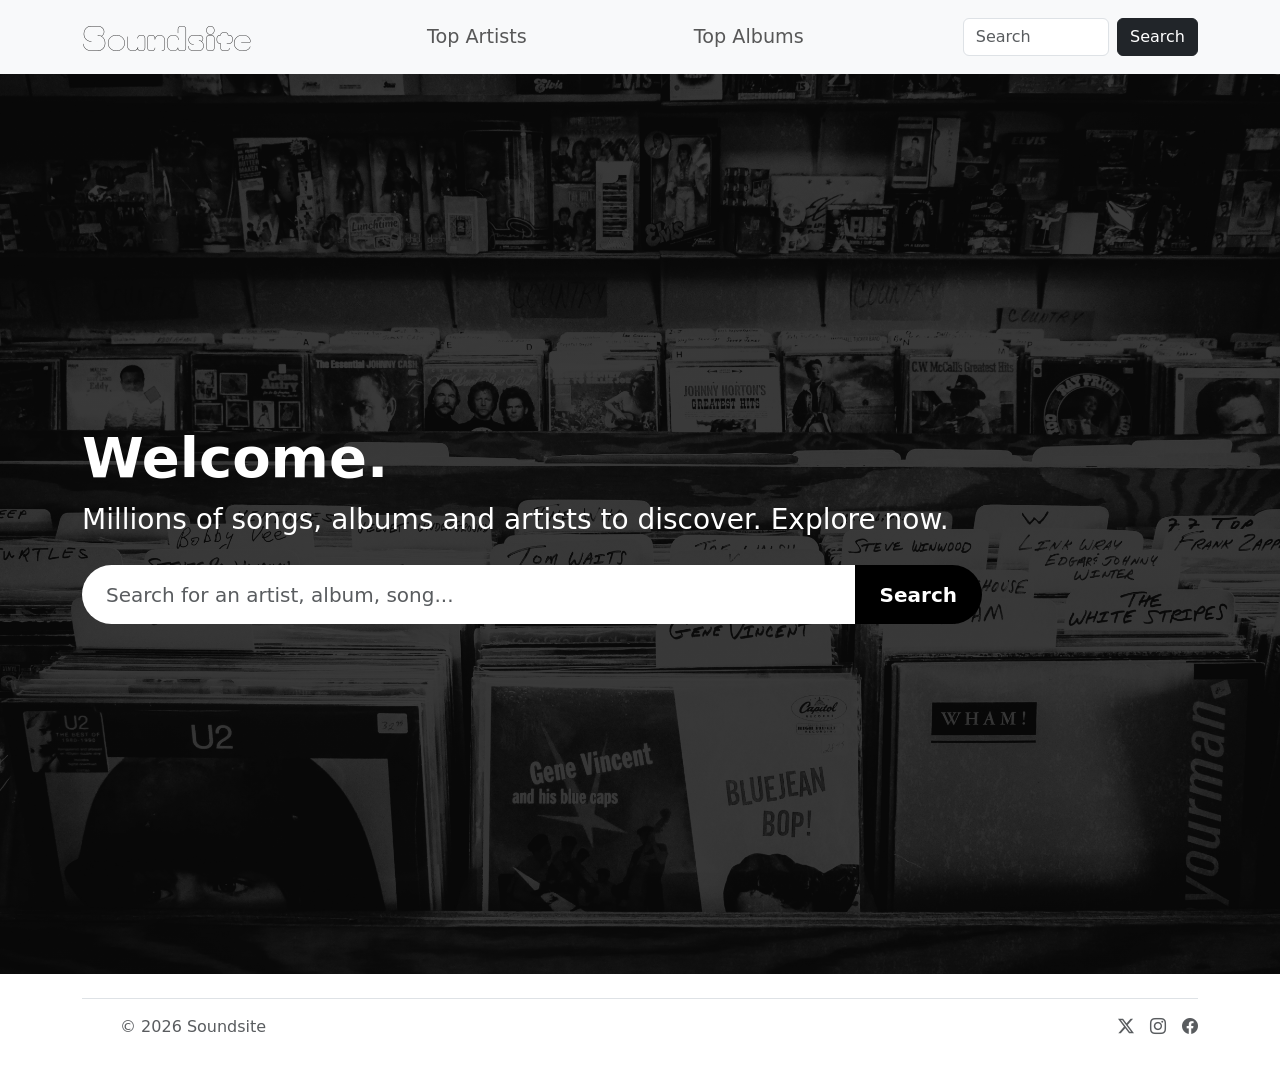
==== index.html @ 2260fd0f "style -added footer w/ links" ====
<!DOCTYPE html>
<html lang="en">
<head>
    <meta charset="UTF-8">
    <meta name="viewport" content="width=device-width, initial-scale=1.0">
    <title>Soundsite</title>
    <!-- scripts -->
    <script src="./main.js"></script>
    <link href="https://cdn.jsdelivr.net/npm/bootstrap@5.3.8/dist/css/bootstrap.min.css" rel="stylesheet" integrity="sha384-sRIl4kxILFvY47J16cr9ZwB07vP4J8+LH7qKQnuqkuIAvNWLzeN8tE5YBujZqJLB" crossorigin="anonymous">
    <!-- font styles -->
    <link rel="preconnect" href="https://fonts.googleapis.com">
    <link rel="preconnect" href="https://fonts.gstatic.com" crossorigin>
    <link href="https://fonts.googleapis.com/css2?family=Moirai+One&display=swap" rel="stylesheet">
    <!-- css -->
    <link rel="stylesheet" href="./styles/styles.css">
    <link rel="stylesheet" href="https://cdn.jsdelivr.net/npm/bootstrap-icons@1.13.1/font/bootstrap-icons.min.css">
</head>
<body>
    <nav class="navbar navbar-expand-lg bg-body-tertiary" data-bs-theme="white">
  <div class="container">
    <a class="navbar-brand moirai-one-regular" href="./index.html">Soundsite</a>
    <button class="navbar-toggler" type="button" data-bs-toggle="collapse" data-bs-target="#navbarSupportedContent" aria-controls="navbarSupportedContent" aria-expanded="false" aria-label="Toggle navigation">
      <span class="navbar-toggler-icon"></span>
    </button>
    <div class="collapse navbar-collapse" id="navbarSupportedContent">
      <ul class="navbar-nav mb-2 mb-lg-0">
        <li class="nav-item">
          <a class="nav-link" aria-current="page" href="#">Top Artists</a>
        </li>
        <li class="nav-item">
          <a class="nav-link" href="#">Top Albums</a>
        </li>
      </ul>
      <form class="d-flex" role="search">
        <input class="form-control me-2" type="search" placeholder="Search" aria-label="Search"/>
        <button class="btn btn-dark" type="submit">Search</button>
      </form>
    </div>
  </div>
</nav>
<section class="hero-section d-flex align-items-center">
  <div class="container text-white">
    <div class="hero-content">
      <h1 class="fw-bold display-4">Welcome.</h1>
      <p class="fs-3">Millions of songs, albums and artists to discover. Explore now.</p>

      <form class="search-bar mt-4">
        <div class="input-group input-group-lg">
          <input
            type="text"
            class="form-control"
            placeholder="Search for an artist, album, song..."
          >
          <button class="btn px-4" type="submit">Search</button>
        </div>
      </form>
    </div>
  </div>
</section>
<div class="container">
  <footer class="d-flex flex-wrap justify-content-between align-items-center py-3 my-4 border-top">
    <div class="col-md-4 d-flex align-items-center">
      <a href="/" class="mb-3 me-2 mb-md-0 text-muted text-decoration-none lh-1">
        <svg class="bi" width="30" height="24"><use xlink:href="#bootstrap"></use></svg>
      </a>
      <span class="text-muted">© 2026 Soundsite</span>
    </div>
    <ul class="nav col-md-4 justify-content-end list-unstyled d-flex">
      <li class="ms-3"><a class="text-muted" href="https://x.com/" target="_blank" rel="noopener noreferrer"><i class="bi bi-twitter-x"></i></a></li>
      <li class="ms-3"><a class="text-muted" href="https://www.instagram.com/" target="_blank" rel="noopener noreferrer"><i class="bi bi-instagram"></i></use></svg></a></li>
      <li class="ms-3"><a class="text-muted" href="https://www.facebook.com/" target="_blank" rel="noopener noreferrer"><i class="bi bi-facebook"></i></a></li>
    </ul>
  </footer>
</div>






    <script src="https://cdn.jsdelivr.net/npm/bootstrap@5.3.8/dist/js/bootstrap.bundle.min.js" integrity="sha384-FKyoEForCGlyvwx9Hj09JcYn3nv7wiPVlz7YYwJrWVcXK/BmnVDxM+D2scQbITxI" crossorigin="anonymous"></script>
</body>
</html>
---- styles/styles.css ----
.moirai-one-regular {
  font-family: "Moirai One", system-ui !important;
  font-weight: 400;
  font-style: normal;
  font-size: 2rem;
}

.navbar .navbar-nav {
  width: 100%;
  justify-content: space-evenly;
}

.navbar .nav-link {
  font-size: 1.2rem;
  font-weight: 500;
}

.hero-section {
  min-height: 100vh;
  background-image: linear-gradient(rgba(0, 0, 0, 0.75), rgba(0, 0, 0, 0.75)),
    url(./img/mick-haupt-ehMNP0Ooj3M-unsplash.jpg);
  background-size: cover;
  background-position: center;
  background-repeat: no-repeat;
}

.hero-content {
  max-width: 900px;
}

.search-bar .form-control {
  border-radius: 50px 0 0 50px;
  padding: 0.9rem 1.5rem;
  border: none;
}

.search-bar .form-control:focus {
  box-shadow: 0 0 0 2px rgba(255, 255, 255, 0.35);
  border-color: transparent;
}

.search-bar .btn {
  background-color: #000;
  border-radius: 0 50px 50px 0;
  font-weight: 600;
  color: white;
  box-shadow: none;
  outline: none;
}

.navbar .form-control:focus,
.navbar .form-control:focus-visible {
  border-color: rgba(0, 0, 0, 0.2);
  box-shadow: 0 0 0 2px rgba(0, 0, 0, 0.2);
  outline: none;
}
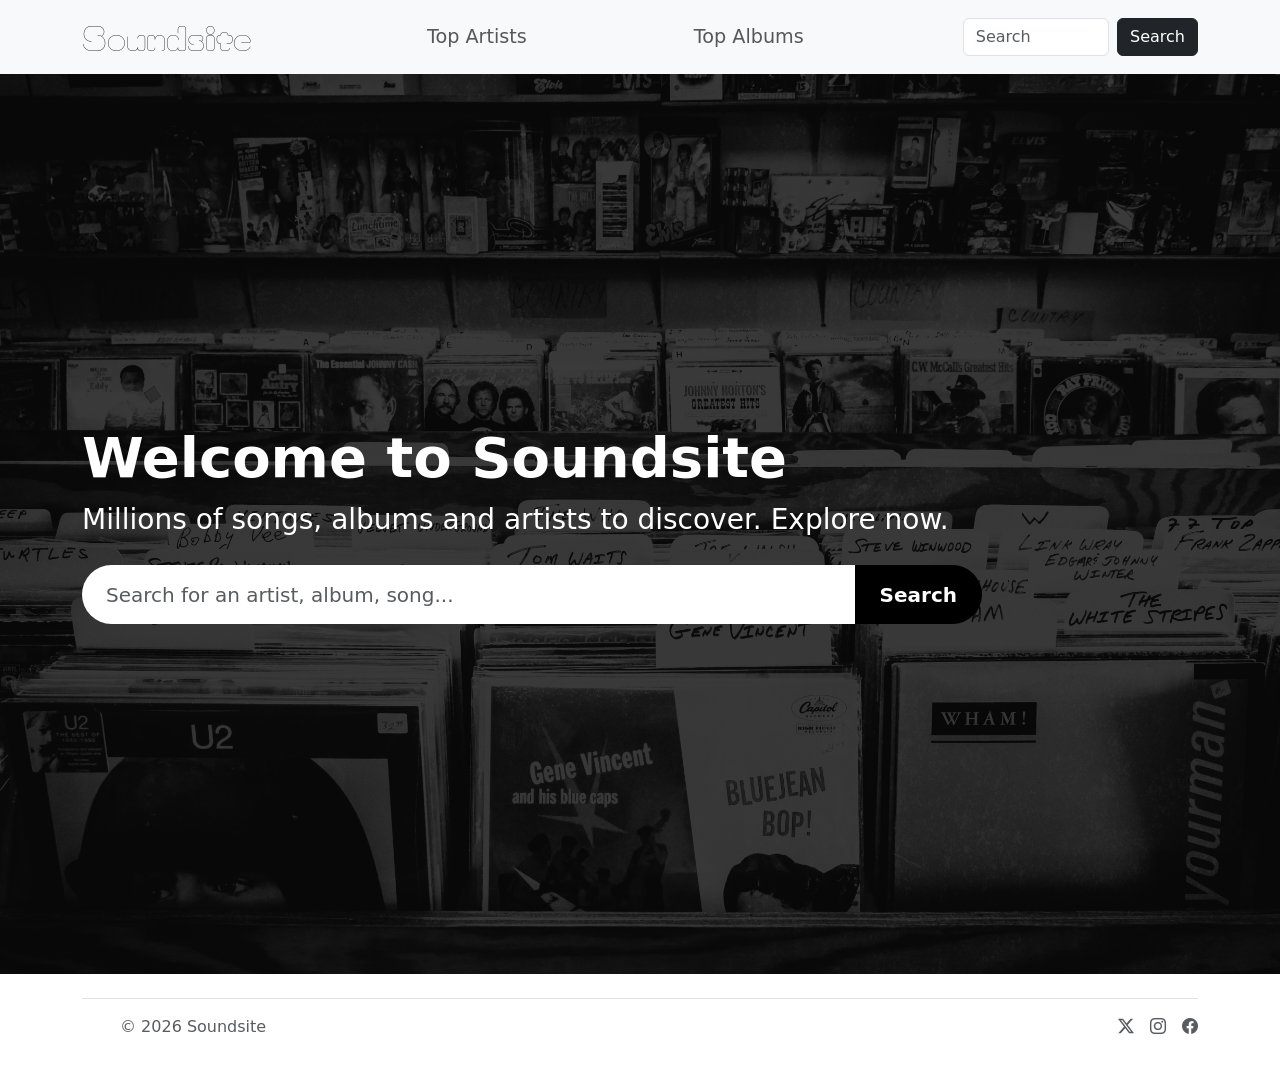
==== commit 7ea53b81: "Merge branch 'main' of https://github.com/Dunderblixt/Soundsite" ====
--- a/index.html
+++ b/index.html
@@ -3,9 +3,9 @@
 <head>
     <meta charset="UTF-8">
     <meta name="viewport" content="width=device-width, initial-scale=1.0">
-    <title>Soundsite</title>
+    <title>Soundsite | Home</title>
     <!-- scripts -->
-    <script src="./main.js"></script>
+    <script src="./main.js" defer></script>
     <link href="https://cdn.jsdelivr.net/npm/bootstrap@5.3.8/dist/css/bootstrap.min.css" rel="stylesheet" integrity="sha384-sRIl4kxILFvY47J16cr9ZwB07vP4J8+LH7qKQnuqkuIAvNWLzeN8tE5YBujZqJLB" crossorigin="anonymous">
     <!-- font styles -->
     <link rel="preconnect" href="https://fonts.googleapis.com">
@@ -16,7 +16,8 @@
     <link rel="stylesheet" href="https://cdn.jsdelivr.net/npm/bootstrap-icons@1.13.1/font/bootstrap-icons.min.css">
 </head>
 <body>
-    <nav class="navbar navbar-expand-lg bg-body-tertiary" data-bs-theme="white">
+    <!-- navbar -->
+<nav class="navbar navbar-expand-lg bg-body-tertiary sticky-top" data-bs-theme="white">
   <div class="container">
     <a class="navbar-brand moirai-one-regular" href="./index.html">Soundsite</a>
     <button class="navbar-toggler" type="button" data-bs-toggle="collapse" data-bs-target="#navbarSupportedContent" aria-controls="navbarSupportedContent" aria-expanded="false" aria-label="Toggle navigation">
@@ -25,8 +26,7 @@
     <div class="collapse navbar-collapse" id="navbarSupportedContent">
       <ul class="navbar-nav mb-2 mb-lg-0">
         <li class="nav-item">
-          <a class="nav-link" aria-current="page" href="#">Top Artists</a>
-        </li>
+          <a class="nav-link" id="topArtistsBtn" aria-current="page" href="#">Top Artists</a>        </li>
         <li class="nav-item">
           <a class="nav-link" href="#">Top Albums</a>
         </li>
@@ -38,10 +38,11 @@
     </div>
   </div>
 </nav>
-<section class="hero-section d-flex align-items-center">
+<!-- Hero Section -->
+<section class="hero-section d-flex align-items-start align-items-lg-center">
   <div class="container text-white">
     <div class="hero-content">
-      <h1 class="fw-bold display-4">Welcome.</h1>
+      <h1 class="fw-bold display-4">Welcome to <span class="moirai-one-logo">Soundsite</span></h1>
       <p class="fs-3">Millions of songs, albums and artists to discover. Explore now.</p>
 
       <form class="search-bar mt-4">
@@ -57,6 +58,7 @@
     </div>
   </div>
 </section>
+<!-- footer -->
 <div class="container">
   <footer class="d-flex flex-wrap justify-content-between align-items-center py-3 my-4 border-top">
     <div class="col-md-4 d-flex align-items-center">
@@ -72,12 +74,7 @@
     </ul>
   </footer>
 </div>
-
-
-
-
-
-
+    <!-- bootstrap script  -->
     <script src="https://cdn.jsdelivr.net/npm/bootstrap@5.3.8/dist/js/bootstrap.bundle.min.js" integrity="sha384-FKyoEForCGlyvwx9Hj09JcYn3nv7wiPVlz7YYwJrWVcXK/BmnVDxM+D2scQbITxI" crossorigin="anonymous"></script>
 </body>
 </html>
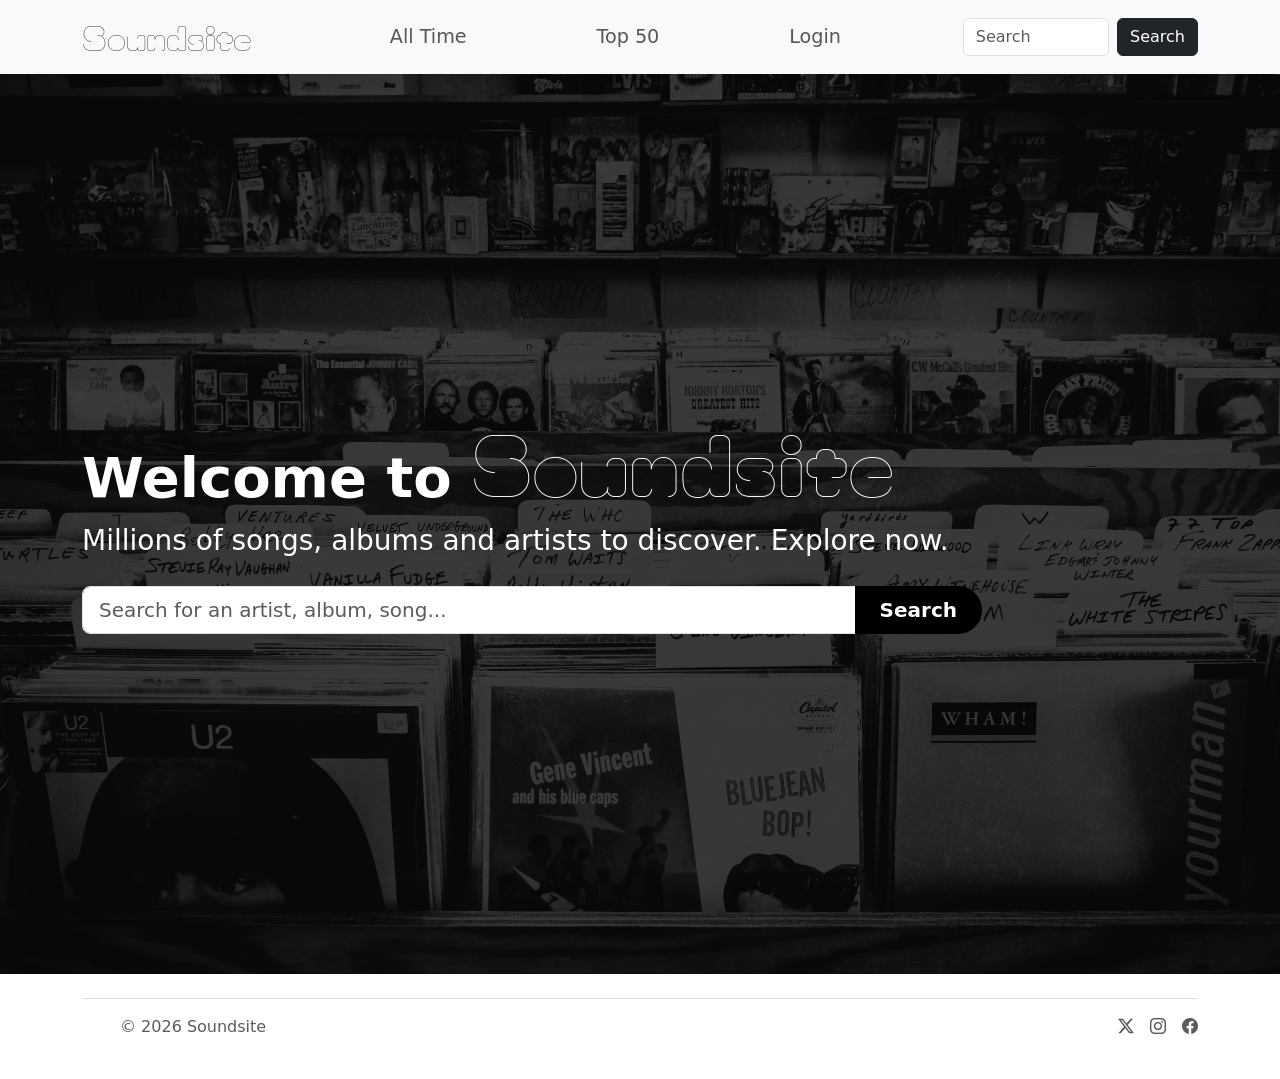
==== commit c11a9464: "Merge branch 'main' of https://github.com/Dunderblixt/Soundsite" ====
--- a/index.html
+++ b/index.html
@@ -5,7 +5,7 @@
     <meta name="viewport" content="width=device-width, initial-scale=1.0">
     <title>Soundsite | Home</title>
     <!-- scripts -->
-    <script src="./main.js" defer></script>
+    <script src="./audioApi.js" type="module" defer></script>
     <link href="https://cdn.jsdelivr.net/npm/bootstrap@5.3.8/dist/css/bootstrap.min.css" rel="stylesheet" integrity="sha384-sRIl4kxILFvY47J16cr9ZwB07vP4J8+LH7qKQnuqkuIAvNWLzeN8tE5YBujZqJLB" crossorigin="anonymous">
     <!-- font styles -->
     <link rel="preconnect" href="https://fonts.googleapis.com">
@@ -26,9 +26,11 @@
     <div class="collapse navbar-collapse" id="navbarSupportedContent">
       <ul class="navbar-nav mb-2 mb-lg-0">
         <li class="nav-item">
-          <a class="nav-link" id="topArtistsBtn" aria-current="page" href="#">Top Artists</a>        </li>
+          <a class="nav-link" id="topArtistsBtn" aria-current="page" href="./html/alltime.html">All Time</a>        </li>
         <li class="nav-item">
-          <a class="nav-link" href="#">Top Albums</a>
+          <a class="nav-link" id="topArtistsBtn" aria-current="page" href="./html/topp50.html">Top 50</a>        </li>
+        <li class="nav-item">
+          <a class="nav-link" href="./html/login.html">Login</a>
         </li>
       </ul>
       <form class="d-flex" role="search">
@@ -58,6 +60,9 @@
     </div>
   </div>
 </section>
+<div id="artistList" class="container"> <!--Mohammed har lagt lista för artister-->
+
+</div>
 <!-- footer -->
 <div class="container">
   <footer class="d-flex flex-wrap justify-content-between align-items-center py-3 my-4 border-top">
--- a/styles/styles.css
+++ b/styles/styles.css
@@ -3,6 +3,13 @@
   font-weight: 400;
   font-style: normal;
   font-size: 2rem;
+}
+
+.moirai-one-logo {
+  font-family: "Moirai One", system-ui !important;
+  font-weight: 400;
+  font-style: normal;
+  font-size: 5rem;
 }
 
 .navbar .navbar-nav {
@@ -13,6 +20,12 @@
 .navbar .nav-link {
   font-size: 1.2rem;
   font-weight: 500;
+}
+
+.h1 {
+ text-align: center;
+ font-weight: bold;
+ font-family: 'Lucida Sans', 'Lucida Sans Regular', 'Lucida Grande', 'Lucida Sans Unicode', Geneva, Verdana, sans-serif;
 }
 
 .hero-section {
@@ -28,16 +41,32 @@
   max-width: 900px;
 }
 
-.search-bar .form-control {
-  border-radius: 50px 0 0 50px;
-  padding: 0.9rem 1.5rem;
+.hero-login {
+  padding-bottom: 15rem;
+}
+
+.login-panel {
+  background: rgba(0, 0, 0, 0.6);
+  border: 1px solid rgba(255, 255, 255, 0.2);
+  border-radius: 16px;
+  padding: 2.5rem;
+  color: #fff;
+  backdrop-filter: blur(6px);
+  width: 100%;
+  max-width: 520px;
+  margin: 0 auto;
+}
+
+.login-panel .form-control {
+  background-color: rgba(255, 255, 255, 0.96);
   border: none;
 }
 
-.search-bar .form-control:focus {
+.login-panel .form-control:focus {
   box-shadow: 0 0 0 2px rgba(255, 255, 255, 0.35);
   border-color: transparent;
 }
+
 
 .search-bar .btn {
   background-color: #000;
@@ -55,3 +84,24 @@
   outline: none;
 }
 
+
+@media (max-width: 811px) {
+
+.hero-section {
+  padding-top: 6rem;
+  min-height: 80vh;
+}
+
+}
+
+@media (max-width: 430px) {
+  .moirai-one-logo {
+    font-size: 3rem
+
+  }
+}
+
+.card-text-color {
+  color: grey;
+
+}
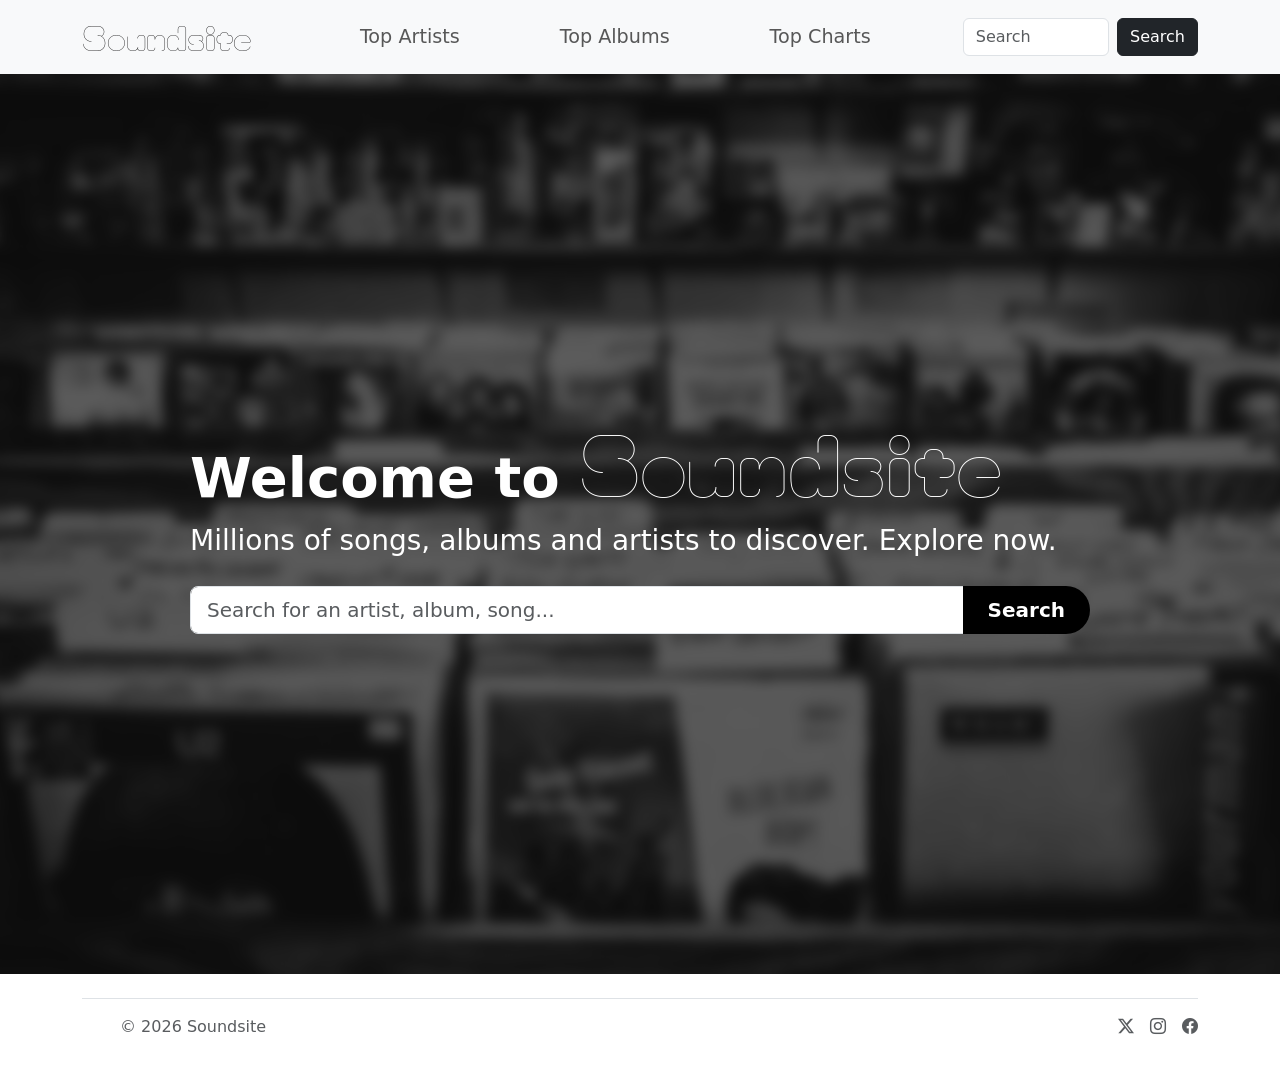
==== commit 86f789ea: "ändrat namn på js fil" ====
--- a/index.html
+++ b/index.html
@@ -3,9 +3,9 @@
 <head>
     <meta charset="UTF-8">
     <meta name="viewport" content="width=device-width, initial-scale=1.0">
-    <title>Soundsite | Home</title>
+    <title>Soundsite</title>
     <!-- scripts -->
-    <script src="./audioApi.js" type="module" defer></script>
+    <script src="./artists.js" type="module" defer></script>
     <link href="https://cdn.jsdelivr.net/npm/bootstrap@5.3.8/dist/css/bootstrap.min.css" rel="stylesheet" integrity="sha384-sRIl4kxILFvY47J16cr9ZwB07vP4J8+LH7qKQnuqkuIAvNWLzeN8tE5YBujZqJLB" crossorigin="anonymous">
     <!-- font styles -->
     <link rel="preconnect" href="https://fonts.googleapis.com">
@@ -19,50 +19,51 @@
     <!-- navbar -->
 <nav class="navbar navbar-expand-lg bg-body-tertiary sticky-top" data-bs-theme="white">
   <div class="container">
-    <a class="navbar-brand moirai-one-regular" href="./index.html">Soundsite</a>
+    <a class="navbar-brand moirai-one-regular" aria-current="page" href="./index.html">Soundsite</a>
     <button class="navbar-toggler" type="button" data-bs-toggle="collapse" data-bs-target="#navbarSupportedContent" aria-controls="navbarSupportedContent" aria-expanded="false" aria-label="Toggle navigation">
       <span class="navbar-toggler-icon"></span>
     </button>
     <div class="collapse navbar-collapse" id="navbarSupportedContent">
       <ul class="navbar-nav mb-2 mb-lg-0">
         <li class="nav-item">
-          <a class="nav-link" id="topArtistsBtn" aria-current="page" href="./html/alltime.html">All Time</a>        </li>
+          <a class="nav-link" id="topArtistsBtn" href="./html/topartists.html">Top Artists</a></li>
         <li class="nav-item">
-          <a class="nav-link" id="topArtistsBtn" aria-current="page" href="./html/topp50.html">Top 50</a>        </li>
-        <li class="nav-item">
-          <a class="nav-link" href="./html/login.html">Login</a>
-        </li>
+          <a class="nav-link" id="top50Btn" href="./html/topalbums.html">Top Albums</a></li>
+          <li class="nav-item">
+          <a class="nav-link" id="topChartsBtn" href="./html/topcharts.html">Top Charts</a></li>
       </ul>
-      <form class="d-flex" role="search">
-        <input class="form-control me-2" type="search" placeholder="Search" aria-label="Search"/>
+      <form id="navSearchForm" class="d-flex" role="search">
+        <input id="navSearchInput" class="form-control me-2" type="search" placeholder="Search" aria-label="Search"/>
         <button class="btn btn-dark" type="submit">Search</button>
       </form>
     </div>
   </div>
 </nav>
 <!-- Hero Section -->
-<section class="hero-section d-flex align-items-start align-items-lg-center">
+<section id="heroSection" class="hero-section d-flex align-items-start align-items-lg-center">
   <div class="container text-white">
     <div class="hero-content">
       <h1 class="fw-bold display-4">Welcome to <span class="moirai-one-logo">Soundsite</span></h1>
       <p class="fs-3">Millions of songs, albums and artists to discover. Explore now.</p>
 
-      <form class="search-bar mt-4">
+      <form id="searchForm" class="search-bar mt-4">
         <div class="input-group input-group-lg">
           <input
+            id="searchInput"
             type="text"
             class="form-control"
             placeholder="Search for an artist, album, song..."
           >
-          <button class="btn px-4" type="submit">Search</button>
+          <button id="searchBtn" class="btn px-4" type="submit">Search</button>
         </div>
       </form>
     </div>
   </div>
 </section>
-<div id="artistList" class="container"> <!--Mohammed har lagt lista för artister-->
 
-</div>
+<div id="searchResults" class="container my-4" style="display:none;"></div>
+
+<div id="artistList" class="container"></div> <!--Mohammed har lagt lista för artister-->
 <!-- footer -->
 <div class="container">
   <footer class="d-flex flex-wrap justify-content-between align-items-center py-3 my-4 border-top">
@@ -81,5 +82,6 @@
 </div>
     <!-- bootstrap script  -->
     <script src="https://cdn.jsdelivr.net/npm/bootstrap@5.3.8/dist/js/bootstrap.bundle.min.js" integrity="sha384-FKyoEForCGlyvwx9Hj09JcYn3nv7wiPVlz7YYwJrWVcXK/BmnVDxM+D2scQbITxI" crossorigin="anonymous"></script>
+    <script src="./search.js"></script>
 </body>
 </html>
--- a/styles/styles.css
+++ b/styles/styles.css
@@ -30,15 +30,45 @@
 
 .hero-section {
   min-height: 100vh;
-  background-image: linear-gradient(rgba(0, 0, 0, 0.75), rgba(0, 0, 0, 0.75)),
-    url(./img/mick-haupt-ehMNP0Ooj3M-unsplash.jpg);
+  position: relative;
+  overflow: hidden;
+}
+
+.hero-section::before {
+  content: "";
+  position: absolute;
+  inset: 0;
+  background-image: url(./img/mick-haupt-ehMNP0Ooj3M-unsplash.jpg);
   background-size: cover;
   background-position: center;
   background-repeat: no-repeat;
+  filter: blur(6px);
+  transform: scale(1.03);
+}
+
+.hero-section::after {
+  content: "";
+  position: absolute;
+  inset: 0;
+  background: rgba(0, 0, 0, 0.6);
 }
 
 .hero-content {
   max-width: 900px;
+  position: relative;
+  z-index: 1;
+  margin: 0 auto;
+}
+
+.hero-title {
+  margin-top: 0;
+  padding-top: 1rem;
+  text-align: center;
+}
+
+.hero-content-wide {
+  max-width: 1400px;
+  margin: 0 auto;
 }
 
 .hero-login {
@@ -104,4 +134,9 @@
 .card-text-color {
   color: grey;
 
-}+}
+
+.album-cover {
+  aspect-ratio: 1 / 1;
+  object-fit: cover;
+}
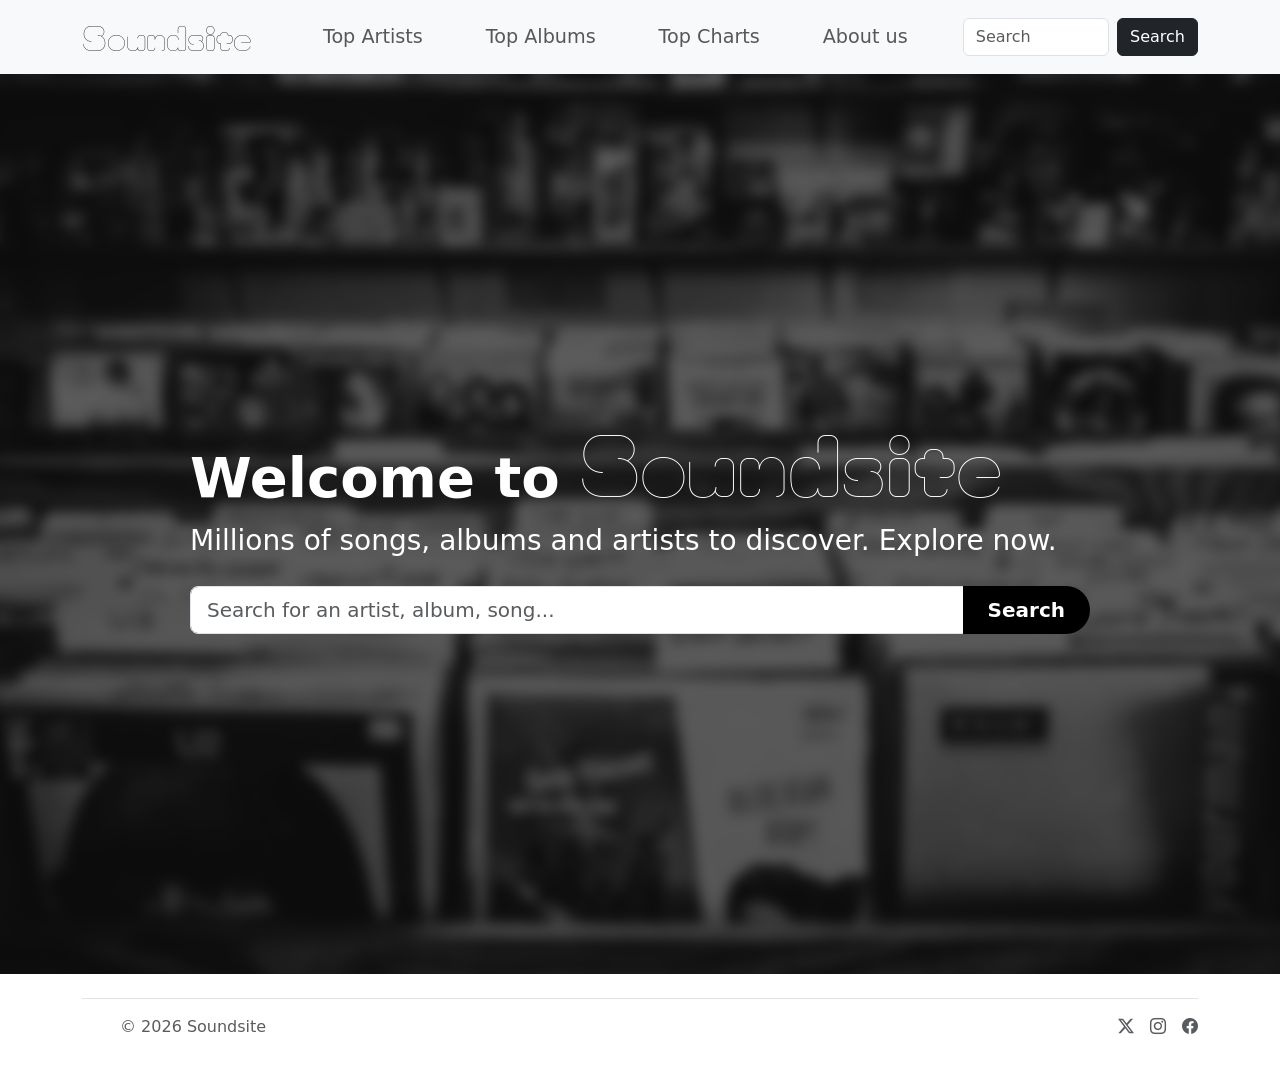
==== commit 66c4234a: "Länkat i html till about us" ====
--- a/index.html
+++ b/index.html
@@ -31,6 +31,8 @@
           <a class="nav-link" id="top50Btn" href="./html/topalbums.html">Top Albums</a></li>
           <li class="nav-item">
           <a class="nav-link" id="topChartsBtn" href="./html/topcharts.html">Top Charts</a></li>
+           <li class="nav-item">
+          <a class="nav-link" id="aboutUsBtn" href="./html/aboutus.html">About us</a></li>
       </ul>
       <form id="navSearchForm" class="d-flex" role="search">
         <input id="navSearchInput" class="form-control me-2" type="search" placeholder="Search" aria-label="Search"/>
